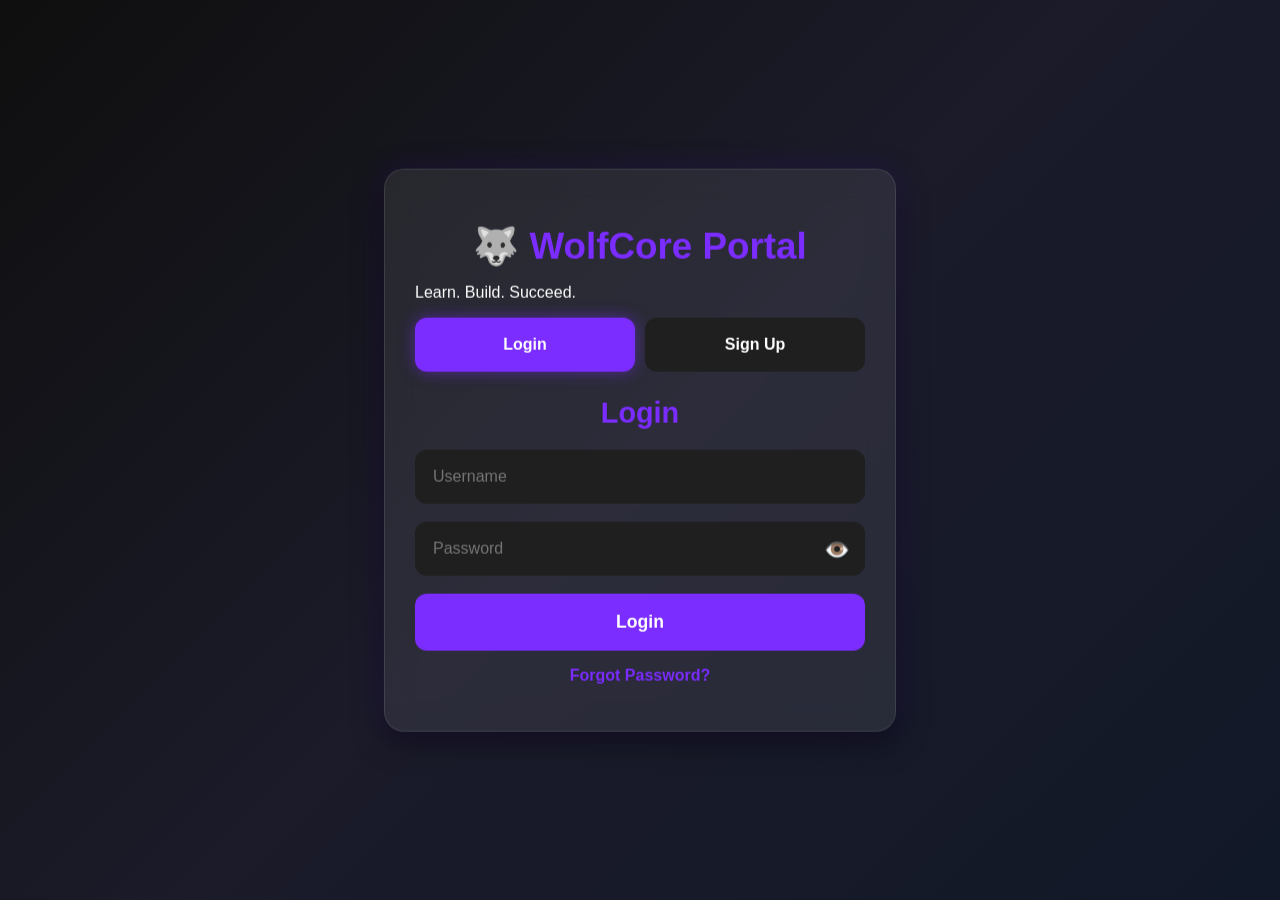
==== admin.html @ b17774ec "Add files via upload added" ====
<!DOCTYPE html>
<html>
<head>
    <title>WolfCore Admin</title>
    <link rel="stylesheet" href="admin.css">
</head>
<body>
<h1>🐺 WolfCore Admin Panel</h1>
<div id="users"></div>
<script src="admin.js"></script>
</body>
</html>
---- admin.css ----
body {
    margin: 0;
    font-family: Arial, sans-serif;
    background: linear-gradient(135deg, #0b0b0f, #12121a, #0f172a);
    color: white;
}
h1 {
    text-align: center;
    padding: 20px;
    color: #7b2cff;
    letter-spacing: 1px;
}
#users {
    width: 80%;
    margin: auto;
    padding: 20px;
}
.card {
    background: rgba(255, 255, 255, 0.05);
    border: 1px solid rgba(123, 44, 255, 0.3);
    padding: 15px;
    margin: 12px 0;
    border-radius: 12px;
    backdrop-filter: blur(10px);
    transition: 0.3s;
}
.card:hover {
    transform: translateY(-3px);
    border-color: #7b2cff;
    box-shadow: 0 0 15px rgba(123, 44, 255, 0.3);
}
.card h3 {
    margin: 0;
    color: #ffffff;
}
.card p {
    color: #aaa;
    font-size: 14px;
}
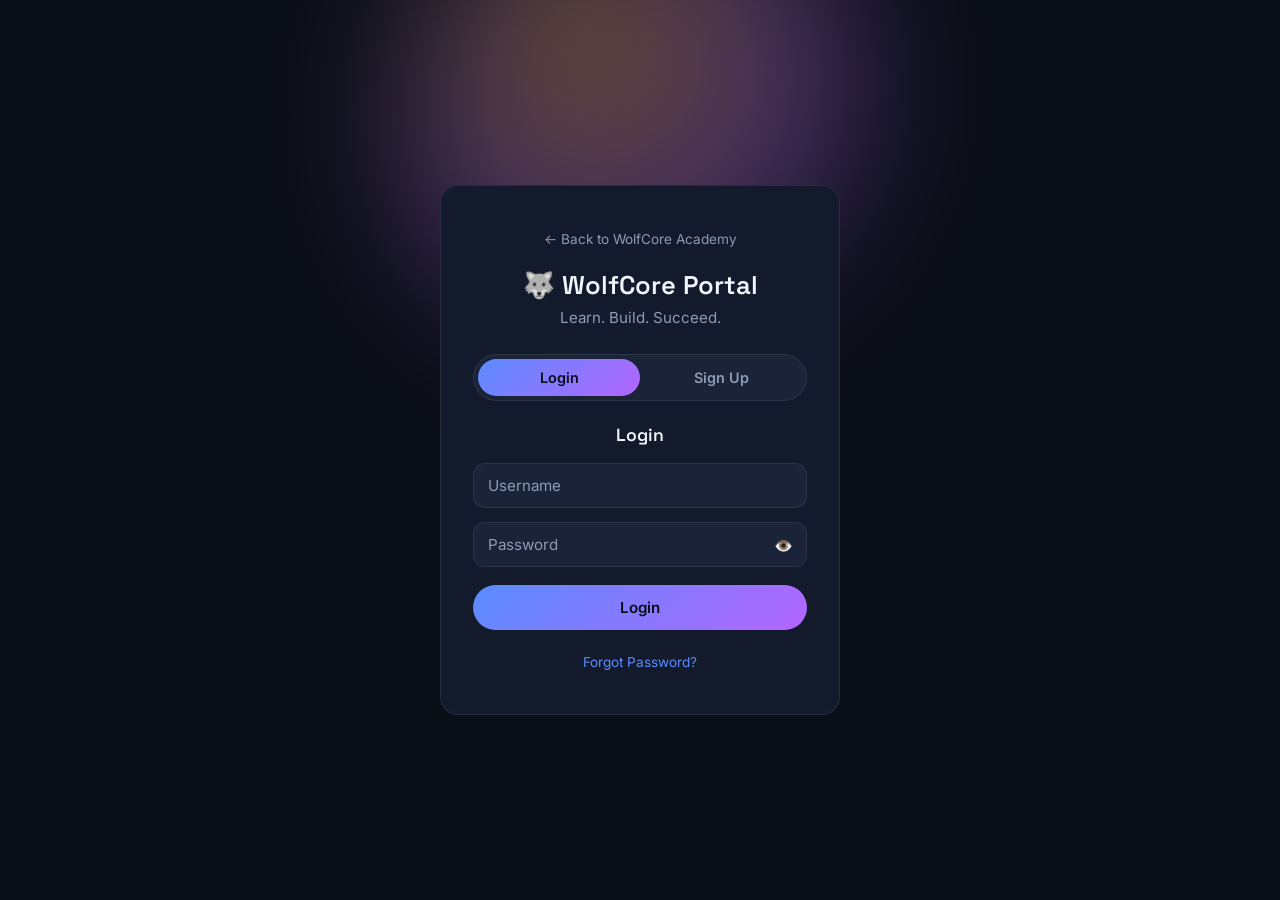
==== commit c7e86d1a: "Add files via upload" ====
--- a/admin.html
+++ b/admin.html
@@ -1,12 +1,24 @@
-<!DOCTYPE html>
-<html>
-<head>
-    <title>WolfCore Admin</title>
-    <link rel="stylesheet" href="admin.css">
-</head>
-<body>
-<h1>🐺 WolfCore Admin Panel</h1>
-<div id="users"></div>
-<script src="admin.js"></script>
-</body>
-</html>+<!DOCTYPE html>
+<html lang="en">
+<head>
+<title>WolfCore Admin</title>
+<meta charset="UTF-8">
+<meta name="viewport" content="width=device-width, initial-scale=1.0">
+<link rel="preconnect" href="https://fonts.googleapis.com">
+<link rel="preconnect" href="https://fonts.gstatic.com" crossorigin>
+<link href="https://fonts.googleapis.com/css2?family=Space+Grotesk:wght@500;600;700&family=Inter:wght@400;500;600&display=swap" rel="stylesheet">
+<link rel="stylesheet" href="theme.css">
+<link rel="stylesheet" href="admin.css">
+</head>
+<body>
+
+<div class="admin-page">
+  <header class="admin-header">
+    <h1>🐺 WolfCore Admin Panel</h1>
+  </header>
+  <div id="users" class="admin-panel"></div>
+</div>
+
+<script src="admin.js"></script>
+</body>
+</html>
--- a/theme.css
+++ b/theme.css
@@ -0,0 +1,109 @@
+/* ---------- Shared design tokens ---------- */
+:root {
+  --bg: #0a0e17;
+  --surface: #121a2b;
+  --surface-2: #1a2338;
+  --border: rgba(255, 255, 255, 0.08);
+  --text: #f2f5fa;
+  --text-muted: #8d9bb5;
+  --accent-1: #5b8cff;
+  --accent-2: #b366ff;
+  --accent-warm: #ffb84d;
+  --danger: #ff6b6b;
+  --gradient: linear-gradient(135deg, var(--accent-1), var(--accent-2));
+  --font-display: "Space Grotesk", "Segoe UI", sans-serif;
+  --font-body: "Inter", "Segoe UI", sans-serif;
+  --radius: 18px;
+  --radius-sm: 12px;
+  --max-width: 1120px;
+}
+
+* { box-sizing: border-box; }
+
+html { scroll-behavior: smooth; }
+
+body {
+  margin: 0;
+  background: var(--bg);
+  color: var(--text);
+  font-family: var(--font-body);
+  line-height: 1.6;
+  -webkit-font-smoothing: antialiased;
+}
+
+h1, h2, h3 {
+  font-family: var(--font-display);
+  font-weight: 600;
+  line-height: 1.15;
+  margin: 0 0 0.5em;
+}
+
+p { margin: 0 0 1em; color: var(--text-muted); }
+
+a { color: inherit; text-decoration: none; }
+
+.hidden { display: none !important; }
+
+/* ---------- Shared form controls ---------- */
+input[type="text"],
+input[type="password"],
+input[type="email"] {
+  width: 100%;
+  padding: 12px 14px;
+  margin-bottom: 14px;
+  background: var(--surface-2);
+  border: 1px solid var(--border);
+  border-radius: var(--radius-sm);
+  color: var(--text);
+  font-family: var(--font-body);
+  font-size: 0.95rem;
+  transition: border-color 0.2s ease;
+}
+
+input:focus {
+  outline: none;
+  border-color: var(--accent-1);
+}
+
+input::placeholder { color: var(--text-muted); }
+
+label {
+  display: block;
+  font-size: 0.85rem;
+  color: var(--text-muted);
+  margin-bottom: 6px;
+}
+
+button {
+  font-family: var(--font-body);
+  cursor: pointer;
+}
+
+.btn-gradient {
+  display: inline-flex;
+  align-items: center;
+  justify-content: center;
+  padding: 13px 26px;
+  border: none;
+  border-radius: 100px;
+  font-weight: 600;
+  font-size: 0.95rem;
+  background: var(--gradient);
+  color: #0a0e17;
+  transition: transform 0.15s ease, box-shadow 0.15s ease;
+}
+
+.btn-gradient:hover {
+  transform: translateY(-1px);
+  box-shadow: 0 10px 30px -10px rgba(91, 140, 255, 0.6);
+}
+
+/* ---------- Focus states ---------- */
+a:focus-visible, button:focus-visible, input:focus-visible {
+  outline: 2px solid var(--accent-1);
+  outline-offset: 3px;
+}
+
+@media (prefers-reduced-motion: reduce) {
+  * { animation: none !important; transition: none !important; }
+}
--- a/admin.css
+++ b/admin.css
@@ -1,39 +1,67 @@
-body {
-    margin: 0;
-    font-family: Arial, sans-serif;
-    background: linear-gradient(135deg, #0b0b0f, #12121a, #0f172a);
-    color: white;
-}
-h1 {
-    text-align: center;
-    padding: 20px;
-    color: #7b2cff;
-    letter-spacing: 1px;
-}
-#users {
-    width: 80%;
-    margin: auto;
-    padding: 20px;
-}
-.card {
-    background: rgba(255, 255, 255, 0.05);
-    border: 1px solid rgba(123, 44, 255, 0.3);
-    padding: 15px;
-    margin: 12px 0;
-    border-radius: 12px;
-    backdrop-filter: blur(10px);
-    transition: 0.3s;
-}
-.card:hover {
-    transform: translateY(-3px);
-    border-color: #7b2cff;
-    box-shadow: 0 0 15px rgba(123, 44, 255, 0.3);
-}
-.card h3 {
-    margin: 0;
-    color: #ffffff;
-}
-.card p {
-    color: #aaa;
-    font-size: 14px;
-}+.admin-page {
+  max-width: var(--max-width);
+  margin: 0 auto;
+  padding: 48px 24px 80px;
+}
+
+.admin-header {
+  margin-bottom: 32px;
+  padding-bottom: 20px;
+  border-bottom: 1px solid var(--border);
+}
+
+.admin-header h1 { font-size: 1.5rem; margin: 0; }
+
+.admin-panel h2 {
+  font-size: 1.2rem;
+  margin-bottom: 20px;
+}
+
+/* ---------- Student cards (rendered by admin.js) ---------- */
+.admin-panel .card {
+  background: var(--surface);
+  border: 1px solid var(--border);
+  border-radius: var(--radius);
+  padding: 22px;
+  margin-bottom: 16px;
+  display: flex;
+  flex-wrap: wrap;
+  align-items: center;
+  gap: 14px;
+}
+
+.admin-panel .card h3 {
+  font-size: 1.05rem;
+  margin: 0;
+  flex: 1 1 140px;
+}
+
+.admin-panel .card p {
+  margin: 0;
+  font-size: 0.9rem;
+  color: var(--text-muted);
+  flex: 0 0 auto;
+}
+
+.admin-panel .card input[type="number"] {
+  width: 140px;
+  margin-bottom: 0;
+  padding: 10px 12px;
+}
+
+.admin-panel .card button {
+  padding: 10px 20px;
+  border-radius: 100px;
+  border: none;
+  background: var(--gradient);
+  color: #0a0e17;
+  font-weight: 600;
+  font-size: 0.85rem;
+}
+
+.admin-panel .card button:hover { opacity: 0.9; }
+
+@media (max-width: 560px) {
+  .admin-panel .card { flex-direction: column; align-items: stretch; }
+  .admin-panel .card input[type="number"] { width: 100%; }
+}
